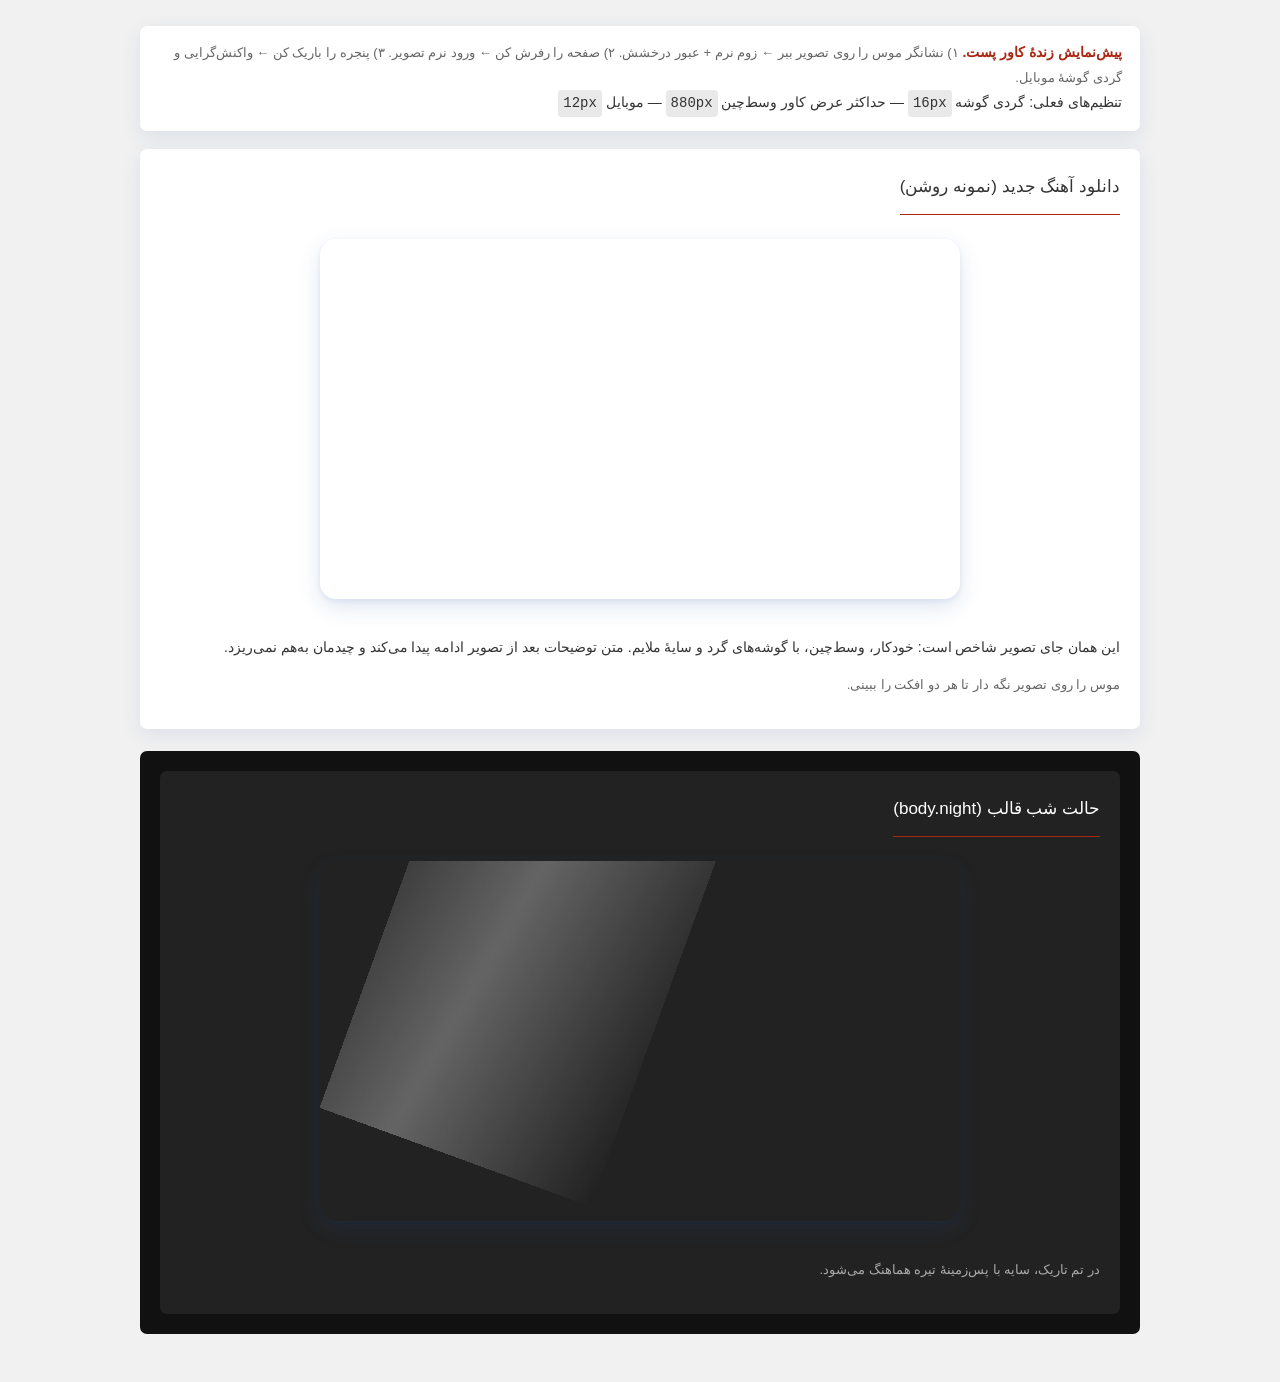
==== cover-post/preview/index.html @ 1eb4f580 "style(cover-post): center the featured image, round the corners, add hover effects - single.php (bot" ====
<!DOCTYPE html>
<html lang="fa" dir="rtl">
<head>
<meta charset="utf-8">
<meta name="viewport" content="width=device-width, initial-scale=1">
<title>پیش‌نمایش کاور پست — وسط‌چین، گوشهٔ گرد، افکت</title>
<style>
body{margin:0;padding:26px 14px;background:#f1f1f1;color:#333;font-family:vazir,tahoma,sans-serif;font-size:14px;line-height:25px;direction:rtl;text-align:right;}
.wrap{max-width:1000px;margin:0 auto;}
.note{background:#fff;border-radius:7px;padding:14px 18px;margin-bottom:18px;box-shadow:0 6px 20px rgba(28,76,156,.1);}
.note b{color:#aa2712;}
.note code{background:rgba(167,167,167,.25);border-radius:4px;padding:1px 5px;direction:ltr;display:inline-block;}
.mock{background:#fff;border-radius:7px;padding:20px;margin-bottom:22px;box-shadow:0 6px 20px rgba(28,76,156,.1);}
.mock h2{font-size:17px;font-weight:500;padding-bottom:15px;margin:5px 0 10px;display:inline-block;border-bottom:1px solid #aa2712;}
.mock p{margin:0 0 12px;}
.mock.night{background:#1d1d1d;color:#ddd;box-shadow:0 6px 20px rgba(0,0,0,.5);}
.mock.night h2{color:#fff;}
.nightrow{background:#111;padding:20px;border-radius:7px;margin-bottom:22px;}
.nightrow .mock{background:#222;margin:0;box-shadow:none;}
.nightrow .mock h2{color:#fff;}
.tip{font-size:13px;color:#666;}
.nightrow .tip{color:#aaa;}
/* ---- همان بلوک CSS قالب (کاور پست) ---- */
/* ---------------------------------------------------------------
   کاور پست (تصویر شاخص) — وسط‌چین + گوشه‌های گرد استاندارد + افکت
   قابل تنظیم (فقط عددها را عوض کن):
   • گردی گوشه‌ها ...... border-radius  ۱۶px   (نرم‌تر: ۲۰px / کمتر: ۱۰px)
   • حداکثر عرض کاور ... max-width      ۸۸۰px  (کوچک‌تر و «وسط‌تر»: ۷۰۰px)
   • خاموش کردن افکت‌ها  بلوک «AFEKTS» را کامنت کن
----------------------------------------------------------------- */
.single_featured_cover{margin: 0 0 22px 0;text-align: center;}
.single_featured_image{display: inline-block;position: relative;max-width: 880px;line-height: 0;
overflow: hidden;border-radius: 16px;vertical-align: top;
box-shadow: 0 8px 22px rgba(28,76,156,0.14),0 2px 6px rgba(28,76,156,0.08);
animation: taranehyar_cover_in 0.55s ease-out both;}
.single_featured_image img{display: block;width: auto;height: auto;max-width: 100%;
border-radius: inherit;backface-visibility: hidden;
transition: transform 0.5s cubic-bezier(0.2,0.7,0.3,1),filter 0.5s ease;}
@keyframes taranehyar_cover_in{from{opacity: 0;transform: translateY(10px) scale(0.985);}to{opacity: 1;transform: none;}}
/* ----- AFEKTS: افکت ۱ = زوم نرم روی کاور | افکت ۲ = عبور درخشش مورب ----- */
.single_featured_image:hover img{transform: scale(1.045);filter: saturate(1.05) brightness(1.02);}
.single_featured_image::after{content: "";position: absolute;top: -60%;left: -60%;width: 45%;height: 220%;
pointer-events: none;transform: rotate(20deg) translateX(-260%);
background: linear-gradient(100deg,rgba(255,255,255,0) 0%,rgba(255,255,255,0.30) 50%,rgba(255,255,255,0) 100%);}
.single_featured_image:hover::after{animation: taranehyar_cover_shine 0.85s cubic-bezier(0.2,0.7,0.3,1);}
@keyframes taranehyar_cover_shine{from{transform: rotate(20deg) translateX(-260%);}to{transform: rotate(20deg) translateX(560%);}}
/* ----- پایان AFEKTS ----- */
.night .single_featured_image{box-shadow: 0 8px 22px rgba(0,0,0,0.5);}
@media (max-width: 767px){.single_featured_cover{margin-bottom: 16px;}.single_featured_image{border-radius: 12px;}}
@media (prefers-reduced-motion: reduce){
.single_featured_image,.single_featured_image img,.single_featured_image::after{animation: none !important;transition: none !important;}
.single_featured_image:hover img{transform: none;}
}

/* ---- پایان بلوک قالب ---- */
</style>
</head>
<body>
<div class="wrap">

  <div class="note">
    <b>پیش‌نمایش زندهٔ کاور پست.</b>
    <span class="tip">۱) نشانگر موس را روی تصویر ببر ← زوم نرم + عبور درخشش.
    ۲) صفحه را رفرش کن ← ورود نرم تصویر.
    ۳) پنجره را باریک کن ← واکنش‌گرایی و گردی گوشهٔ موبایل.</span>
    <br>تنظیم‌های فعلی: گردی گوشه <code>16px</code> — حداکثر عرض کاور وسط‌چین <code>880px</code> — موبایل <code>12px</code>
  </div>

  <div class="mock">
    <h2>دانلود آهنگ جدید (نمونه روشن)</h2>
    <div class="single_content_box">
      <div class="single_featured_cover">
        <figure class="single_featured_image">
          <img src="sample-cover.jpg" alt="کاور پست نمونه" title="کاور پست نمونه" width="640" height="360">
        </figure>
      </div>
      <p>این همان جای تصویر شاخص است: خودکار، وسط‌چین، با گوشه‌های گرد و سایهٔ ملایم. متن توضیحات بعد از تصویر ادامه پیدا می‌کند و چیدمان به‌هم نمی‌ریزد.</p>
      <p class="tip">موس را روی تصویر نگه دار تا هر دو افکت را ببینی.</p>
    </div>
  </div>

  <div class="nightrow">
    <div class="mock">
      <h2>حالت شب قالب (body.night)</h2>
      <div class="single_content_box">
        <div class="single_featured_cover">
          <figure class="single_featured_image">
            <img src="sample-cover.jpg" alt="کاور پست نمونه" title="کاور پست نمونه" width="640" height="360">
          </figure>
        </div>
        <p class="tip">در تم تاریک، سایه با پس‌زمینهٔ تیره هماهنگ می‌شود.</p>
      </div>
    </div>
  </div>

</div>
</body>
</html>
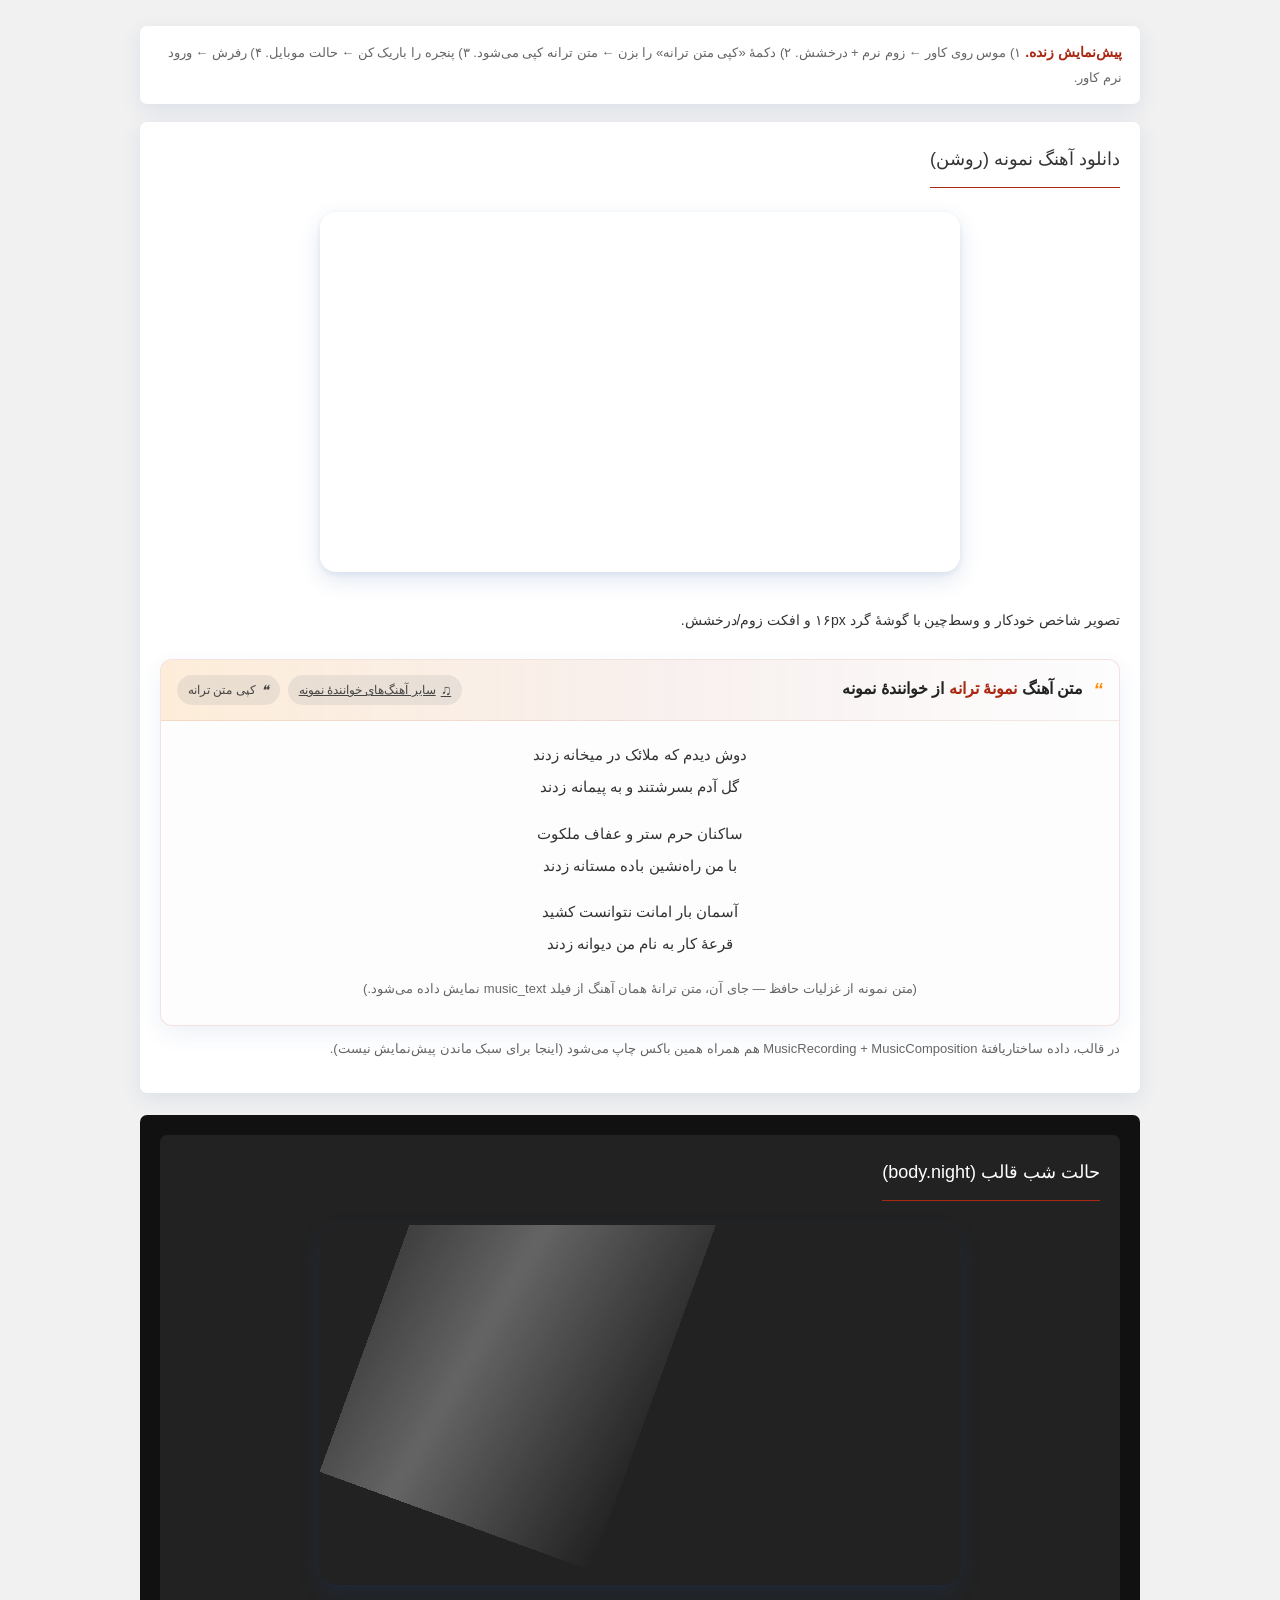
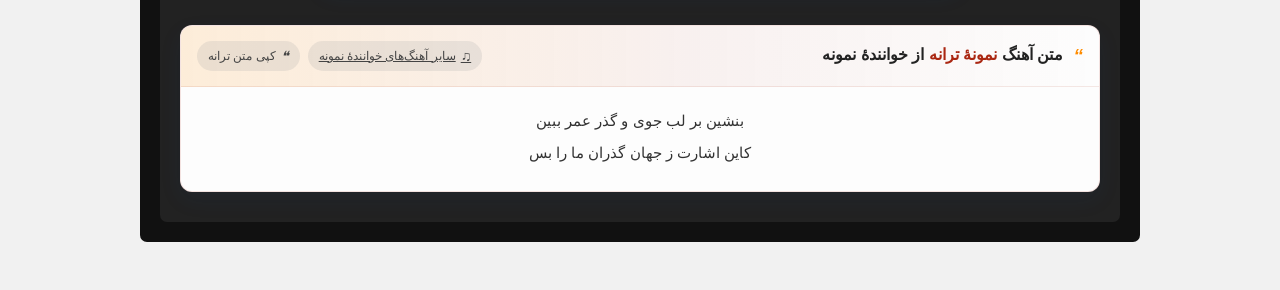
==== commit 7df7d29e: "feat(lyrics): replace the raw lyrics wrapper with a styled SEO/AIO-ready box - single.php (both copi" ====
--- a/cover-post/preview/index.html
+++ b/cover-post/preview/index.html
@@ -3,24 +3,24 @@
 <head>
 <meta charset="utf-8">
 <meta name="viewport" content="width=device-width, initial-scale=1">
-<title>پیش‌نمایش کاور پست — وسط‌چین، گوشهٔ گرد، افکت</title>
+<title>پیش‌نمایش کاور پست و باکس متن ترانه</title>
 <style>
 body{margin:0;padding:26px 14px;background:#f1f1f1;color:#333;font-family:vazir,tahoma,sans-serif;font-size:14px;line-height:25px;direction:rtl;text-align:right;}
 .wrap{max-width:1000px;margin:0 auto;}
 .note{background:#fff;border-radius:7px;padding:14px 18px;margin-bottom:18px;box-shadow:0 6px 20px rgba(28,76,156,.1);}
 .note b{color:#aa2712;}
-.note code{background:rgba(167,167,167,.25);border-radius:4px;padding:1px 5px;direction:ltr;display:inline-block;}
+.note code{background:rgba(167,167,167,.25);border-radius:4px;padding:1px 5px;direction:ltr;display:inline-block;font-size:12px;}
+.tip{font-size:13px;color:#666;}
 .mock{background:#fff;border-radius:7px;padding:20px;margin-bottom:22px;box-shadow:0 6px 20px rgba(28,76,156,.1);}
-.mock h2{font-size:17px;font-weight:500;padding-bottom:15px;margin:5px 0 10px;display:inline-block;border-bottom:1px solid #aa2712;}
+.mock h1{font-size:18px;font-weight:500;padding-bottom:15px;margin:5px 0 10px;display:inline-block;border-bottom:1px solid #aa2712;}
 .mock p{margin:0 0 12px;}
 .mock.night{background:#1d1d1d;color:#ddd;box-shadow:0 6px 20px rgba(0,0,0,.5);}
-.mock.night h2{color:#fff;}
-.nightrow{background:#111;padding:20px;border-radius:7px;margin-bottom:22px;}
-.nightrow .mock{background:#222;margin:0;box-shadow:none;}
-.nightrow .mock h2{color:#fff;}
-.tip{font-size:13px;color:#666;}
-.nightrow .tip{color:#aaa;}
-/* ---- همان بلوک CSS قالب (کاور پست) ---- */
+.mock.night h1{color:#fff;}
+.nightbody{background:#111;padding:20px;border-radius:7px;margin-bottom:22px;}
+.nightbody .mock{background:#222;margin:0;box-shadow:none;}
+.nightbody .mock h1{color:#fff;}
+.nightbody .tip{color:#aaa;}
+/* ---- همان بلوک CSS قالب: کاور پست ---- */
 /* ---------------------------------------------------------------
    کاور پست (تصویر شاخص) — وسط‌چین + گوشه‌های گرد استاندارد + افکت
    قابل تنظیم (فقط عددها را عوض کن):
@@ -52,47 +52,139 @@
 .single_featured_image:hover img{transform: none;}
 }
 
-/* ---- پایان بلوک قالب ---- */
+/* ---- همان بلوک CSS قالب: باکس متن ترانه ---- */
+/* -------------------- باکس «متن ترانه» (متن آهنگ) --------------------
+   منبع متن: فیلد music_text — وسط‌چین، با هدر، لینک خواننده و دکمهٔ کپی
+   قابل تنظیم: border-radius، font-size، line-height، text-align
+---------------------------------------------------------------------- */
+.music_lyrics_box{position: relative;margin: 26px 0 10px 0;background: #fdfdfd;
+border: 1px solid rgba(170,39,18,0.12);border-radius: 12px;overflow: hidden;
+box-shadow: 0 8px 22px rgba(28,76,156,0.08);}
+.music_lyrics_head{display: flex;flex-wrap: wrap;align-items: center;gap: 10px;padding: 12px 16px;
+background: linear-gradient(90deg,rgba(255,140,0,0.14) 0%,rgba(170,39,18,0.06) 55%,rgba(170,39,18,0) 100%);
+border-bottom: 1px solid rgba(170,39,18,0.10);}
+.music_lyrics_title{margin: 0;font-size: 16px;font-weight: 600;line-height: 1.9;color: #222;}
+.music_lyrics_title i{color: #ff8c00;font-size: 19px;margin-left: 6px;vertical-align: middle;}
+.music_lyrics_song{color: #aa2712;}
+.music_lyrics_actions{display: flex;flex-wrap: wrap;align-items: center;gap: 8px;margin-right: auto;}
+.music_lyrics_artist_link,.music_lyrics_copy{display: inline-flex;align-items: center;gap: 5px;height: 30px;
+padding: 0 11px;border-radius: 30px;font-size: 12px;line-height: 1;background: rgba(167,167,167,0.22);
+color: #444;border: 0;cursor: pointer;transition: background 0.25s ease,color 0.25s ease;}
+.music_lyrics_artist_link i,.music_lyrics_copy i{font-size: 14px;}
+.music_lyrics_artist_link:hover{background: #aa2712;color: #fff;}
+.music_lyrics_copy:hover{background: #ff8c00;color: #fff;}
+.music_lyrics_copy.is-done{background: #2e9e5b;color: #fff;}
+.music_lyrics_text{padding: 18px 18px 22px 18px;font-size: 15px;line-height: 2.15;color: #333;
+text-align: center;word-wrap: break-word;overflow-wrap: anywhere;}
+.music_lyrics_text p{margin: 0 0 14px 0;}
+.music_lyrics_text p:last-child{margin-bottom: 0;}
+.music_lyrics_text strong,.music_lyrics_text b{color: #aa2712;}
+.night .music_lyrics_box{background: #222;border-color: rgba(255,255,255,0.08);box-shadow: 0 8px 22px rgba(0,0,0,0.45);}
+.night .music_lyrics_head{background: linear-gradient(90deg,rgba(255,140,0,0.16) 0%,rgba(255,255,255,0.03) 60%,rgba(0,0,0,0) 100%);
+border-bottom-color: rgba(255,255,255,0.08);}
+.night .music_lyrics_title{color: #fff;}
+.night .music_lyrics_text{color: #ddd;}
+.night .music_lyrics_artist_link,.night .music_lyrics_copy{background: rgba(255,255,255,0.12);color: #eee;}
+@media (max-width: 767px){
+.music_lyrics_head{align-items: flex-start;}
+.music_lyrics_actions{margin-right: 0;width: 100%;}
+.music_lyrics_text{padding: 14px 12px 18px 12px;font-size: 14px;line-height: 2;}
+}
+
 </style>
 </head>
 <body>
 <div class="wrap">
 
   <div class="note">
-    <b>پیش‌نمایش زندهٔ کاور پست.</b>
-    <span class="tip">۱) نشانگر موس را روی تصویر ببر ← زوم نرم + عبور درخشش.
-    ۲) صفحه را رفرش کن ← ورود نرم تصویر.
-    ۳) پنجره را باریک کن ← واکنش‌گرایی و گردی گوشهٔ موبایل.</span>
-    <br>تنظیم‌های فعلی: گردی گوشه <code>16px</code> — حداکثر عرض کاور وسط‌چین <code>880px</code> — موبایل <code>12px</code>
+    <b>پیش‌نمایش زنده.</b>
+    <span class="tip">
+      ۱) موس روی کاور ← زوم نرم + درخشش. ۲) دکمهٔ «کپی متن ترانه» را بزن ← متن ترانه کپی می‌شود.
+      ۳) پنجره را باریک کن ← حالت موبایل. ۴) رفرش ← ورود نرم کاور.
+    </span>
   </div>
 
   <div class="mock">
-    <h2>دانلود آهنگ جدید (نمونه روشن)</h2>
+    <h1>دانلود آهنگ نمونه (روشن)</h1>
+
     <div class="single_content_box">
       <div class="single_featured_cover">
         <figure class="single_featured_image">
           <img src="sample-cover.jpg" alt="کاور پست نمونه" title="کاور پست نمونه" width="640" height="360">
         </figure>
       </div>
-      <p>این همان جای تصویر شاخص است: خودکار، وسط‌چین، با گوشه‌های گرد و سایهٔ ملایم. متن توضیحات بعد از تصویر ادامه پیدا می‌کند و چیدمان به‌هم نمی‌ریزد.</p>
-      <p class="tip">موس را روی تصویر نگه دار تا هر دو افکت را ببینی.</p>
+      <p>تصویر شاخص خودکار و وسط‌چین با گوشهٔ گرد ۱۶px و افکت زوم/درخشش.</p>
+
+      <section class="music_lyrics_box" aria-labelledby="taranehyar_lyrics_title" lang="fa" dir="rtl">
+        <div class="music_lyrics_head">
+          <h2 class="music_lyrics_title" id="taranehyar_lyrics_title">
+            <i class="icofont-quote-right" aria-hidden="true">&#8220;</i>
+            متن آهنگ <span class="music_lyrics_song">نمونهٔ ترانه</span> از <span class="music_lyrics_artist">خوانندهٔ نمونه</span>
+          </h2>
+          <div class="music_lyrics_actions">
+            <a class="music_lyrics_artist_link" href="#"><i aria-hidden="true">&#9835;</i>سایر آهنگ‌های خوانندهٔ نمونه</a>
+            <button type="button" class="music_lyrics_copy" id="taranehyar_lyrics_copy" aria-label="کپی متن ترانه"><i aria-hidden="true">&#10077;</i><span class="lbl">کپی متن ترانه</span></button>
+          </div>
+        </div>
+        <div class="music_lyrics_text" id="taranehyar_lyrics_text">
+          <p>دوش دیدم که ملائک در میخانه زدند<br>گل آدم بسرشتند و به پیمانه زدند</p>
+          <p>ساکنان حرم ستر و عفاف ملکوت<br>با من راه‌نشین باده مستانه زدند</p>
+          <p>آسمان بار امانت نتوانست کشید<br>قرعهٔ کار به نام من دیوانه زدند</p>
+          <p class="tip">(متن نمونه از غزلیات حافظ — جای آن، متن ترانهٔ همان آهنگ از فیلد music_text نمایش داده می‌شود.)</p>
+        </div>
+      </section>
+
+      <p class="tip">در قالب، داده ساختاریافتهٔ MusicRecording + MusicComposition هم همراه همین باکس چاپ می‌شود (اینجا برای سبک ماندن پیش‌نمایش نیست).</p>
     </div>
   </div>
 
-  <div class="nightrow">
+  <div class="nightbody">
     <div class="mock">
-      <h2>حالت شب قالب (body.night)</h2>
+      <h1>حالت شب قالب (body.night)</h1>
       <div class="single_content_box">
         <div class="single_featured_cover">
           <figure class="single_featured_image">
             <img src="sample-cover.jpg" alt="کاور پست نمونه" title="کاور پست نمونه" width="640" height="360">
           </figure>
         </div>
-        <p class="tip">در تم تاریک، سایه با پس‌زمینهٔ تیره هماهنگ می‌شود.</p>
+        <section class="music_lyrics_box" aria-labelledby="night_lyrics_title" lang="fa" dir="rtl">
+          <div class="music_lyrics_head">
+            <h2 class="music_lyrics_title" id="night_lyrics_title">
+              <i class="icofont-quote-right" aria-hidden="true">&#8220;</i>
+              متن آهنگ <span class="music_lyrics_song">نمونهٔ ترانه</span> از <span class="music_lyrics_artist">خوانندهٔ نمونه</span>
+            </h2>
+            <div class="music_lyrics_actions">
+              <a class="music_lyrics_artist_link" href="#"><i aria-hidden="true">&#9835;</i>سایر آهنگ‌های خوانندهٔ نمونه</a>
+              <button type="button" class="music_lyrics_copy" aria-label="کپی متن ترانه"><i aria-hidden="true">&#10077;</i><span class="lbl">کپی متن ترانه</span></button>
+            </div>
+          </div>
+          <div class="music_lyrics_text">
+            <p>بنشین بر لب جوی و گذر عمر ببین<br>کاین اشارت ز جهان گذران ما را بس</p>
+          </div>
+        </section>
       </div>
     </div>
   </div>
 
 </div>
+<script>
+(function () {
+  var btn = document.getElementById('taranehyar_lyrics_copy');
+  var box = document.getElementById('taranehyar_lyrics_text');
+  if (!btn || !box) { return; }
+  if (!navigator.clipboard) { btn.style.display = 'none'; return; }
+  btn.addEventListener('click', function () {
+    navigator.clipboard.writeText(box.innerText).then(function () {
+      var lbl = btn.querySelector('.lbl');
+      btn.classList.add('is-done');
+      if (lbl) { lbl.textContent = 'کپی شد'; }
+      window.setTimeout(function () {
+        btn.classList.remove('is-done');
+        if (lbl) { lbl.textContent = 'کپی متن ترانه'; }
+      }, 2200);
+    });
+  });
+})();
+</script>
 </body>
 </html>
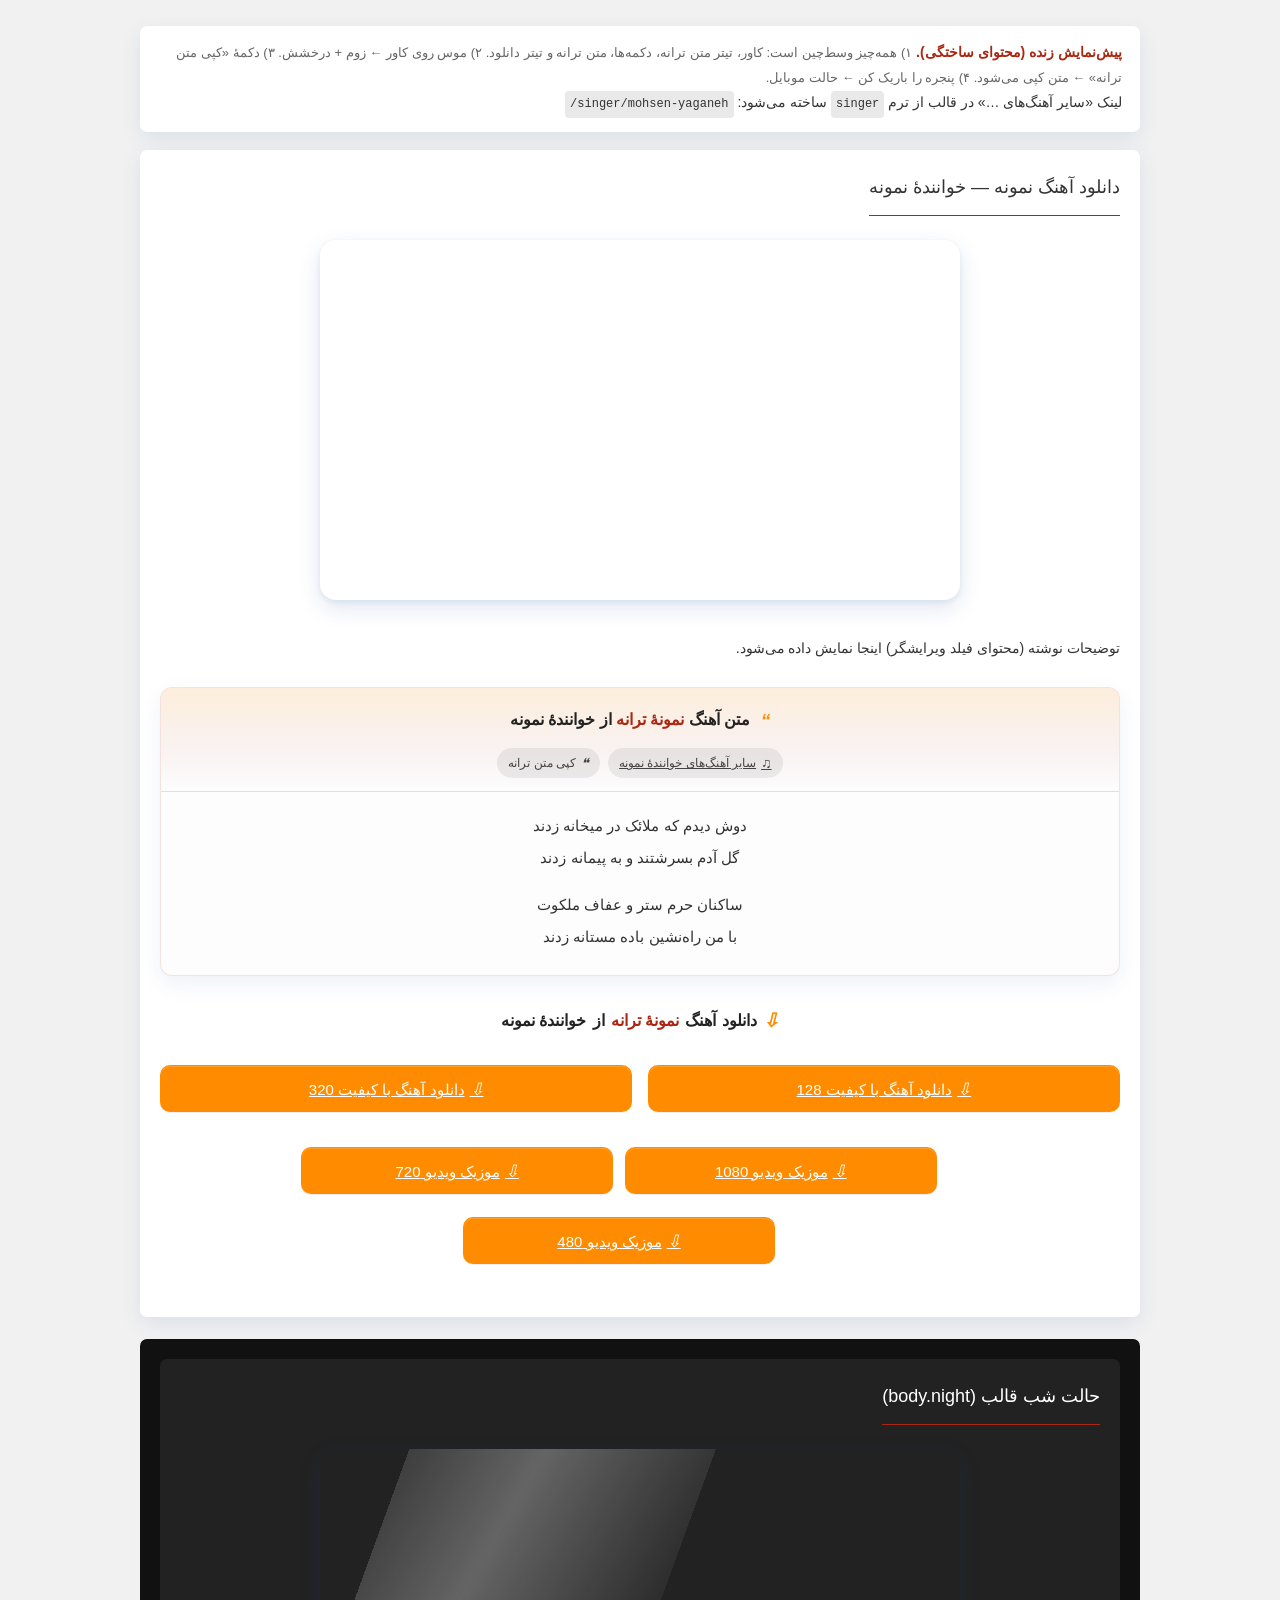
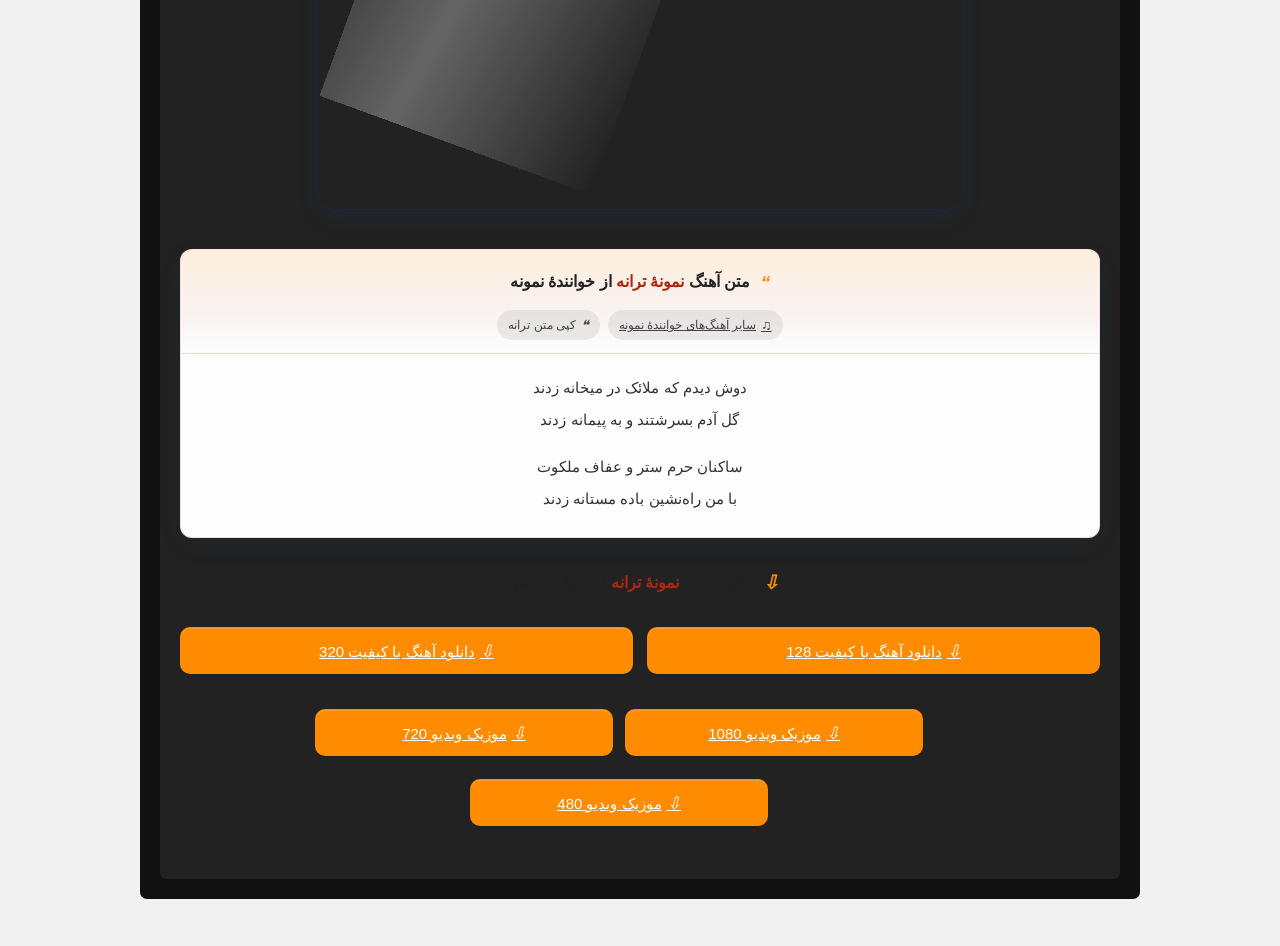
==== commit 9ae30005: "feat(single): download heading, guaranteed singer link, fully centred layout - shared block resolves" ====
--- a/cover-post/preview/index.html
+++ b/cover-post/preview/index.html
@@ -3,8 +3,9 @@
 <head>
 <meta charset="utf-8">
 <meta name="viewport" content="width=device-width, initial-scale=1">
-<title>پیش‌نمایش کاور پست و باکس متن ترانه</title>
+<title>پیش‌نمایش کاور پست، باکس متن ترانه و تیتر دانلود</title>
 <style>
+.clear{clear: both;}
 body{margin:0;padding:26px 14px;background:#f1f1f1;color:#333;font-family:vazir,tahoma,sans-serif;font-size:14px;line-height:25px;direction:rtl;text-align:right;}
 .wrap{max-width:1000px;margin:0 auto;}
 .note{background:#fff;border-radius:7px;padding:14px 18px;margin-bottom:18px;box-shadow:0 6px 20px rgba(28,76,156,.1);}
@@ -14,13 +15,11 @@
 .mock{background:#fff;border-radius:7px;padding:20px;margin-bottom:22px;box-shadow:0 6px 20px rgba(28,76,156,.1);}
 .mock h1{font-size:18px;font-weight:500;padding-bottom:15px;margin:5px 0 10px;display:inline-block;border-bottom:1px solid #aa2712;}
 .mock p{margin:0 0 12px;}
-.mock.night{background:#1d1d1d;color:#ddd;box-shadow:0 6px 20px rgba(0,0,0,.5);}
-.mock.night h1{color:#fff;}
 .nightbody{background:#111;padding:20px;border-radius:7px;margin-bottom:22px;}
 .nightbody .mock{background:#222;margin:0;box-shadow:none;}
 .nightbody .mock h1{color:#fff;}
 .nightbody .tip{color:#aaa;}
-/* ---- همان بلوک CSS قالب: کاور پست ---- */
+/* ---- بلوک CSS قالب: کاور پست ---- */
 /* ---------------------------------------------------------------
    کاور پست (تصویر شاخص) — وسط‌چین + گوشه‌های گرد استاندارد + افکت
    قابل تنظیم (فقط عددها را عوض کن):
@@ -52,7 +51,7 @@
 .single_featured_image:hover img{transform: none;}
 }
 
-/* ---- همان بلوک CSS قالب: باکس متن ترانه ---- */
+/* ---- بلوک CSS قالب: باکس متن ترانه ---- */
 /* -------------------- باکس «متن ترانه» (متن آهنگ) --------------------
    منبع متن: فیلد music_text — وسط‌چین، با هدر، لینک خواننده و دکمهٔ کپی
    قابل تنظیم: border-radius، font-size، line-height، text-align
@@ -60,13 +59,13 @@
 .music_lyrics_box{position: relative;margin: 26px 0 10px 0;background: #fdfdfd;
 border: 1px solid rgba(170,39,18,0.12);border-radius: 12px;overflow: hidden;
 box-shadow: 0 8px 22px rgba(28,76,156,0.08);}
-.music_lyrics_head{display: flex;flex-wrap: wrap;align-items: center;gap: 10px;padding: 12px 16px;
-background: linear-gradient(90deg,rgba(255,140,0,0.14) 0%,rgba(170,39,18,0.06) 55%,rgba(170,39,18,0) 100%);
+.music_lyrics_head{display: flex;flex-direction: column;align-items: center;gap: 9px;padding: 15px 16px 13px 16px;
+text-align: center;background: linear-gradient(180deg,rgba(255,140,0,0.13) 0%,rgba(170,39,18,0.05) 60%,rgba(170,39,18,0) 100%);
 border-bottom: 1px solid rgba(170,39,18,0.10);}
 .music_lyrics_title{margin: 0;font-size: 16px;font-weight: 600;line-height: 1.9;color: #222;}
 .music_lyrics_title i{color: #ff8c00;font-size: 19px;margin-left: 6px;vertical-align: middle;}
 .music_lyrics_song{color: #aa2712;}
-.music_lyrics_actions{display: flex;flex-wrap: wrap;align-items: center;gap: 8px;margin-right: auto;}
+.music_lyrics_actions{display: flex;flex-wrap: wrap;align-items: center;justify-content: center;gap: 8px;margin: 0;}
 .music_lyrics_artist_link,.music_lyrics_copy{display: inline-flex;align-items: center;gap: 5px;height: 30px;
 padding: 0 11px;border-radius: 30px;font-size: 12px;line-height: 1;background: rgba(167,167,167,0.22);
 color: #444;border: 0;cursor: pointer;transition: background 0.25s ease,color 0.25s ease;}
@@ -80,41 +79,66 @@
 .music_lyrics_text p:last-child{margin-bottom: 0;}
 .music_lyrics_text strong,.music_lyrics_text b{color: #aa2712;}
 .night .music_lyrics_box{background: #222;border-color: rgba(255,255,255,0.08);box-shadow: 0 8px 22px rgba(0,0,0,0.45);}
-.night .music_lyrics_head{background: linear-gradient(90deg,rgba(255,140,0,0.16) 0%,rgba(255,255,255,0.03) 60%,rgba(0,0,0,0) 100%);
+.night .music_lyrics_head{background: linear-gradient(180deg,rgba(255,140,0,0.16) 0%,rgba(255,255,255,0.03) 60%,rgba(0,0,0,0) 100%);
 border-bottom-color: rgba(255,255,255,0.08);}
 .night .music_lyrics_title{color: #fff;}
 .night .music_lyrics_text{color: #ddd;}
 .night .music_lyrics_artist_link,.night .music_lyrics_copy{background: rgba(255,255,255,0.12);color: #eee;}
 @media (max-width: 767px){
-.music_lyrics_head{align-items: flex-start;}
-.music_lyrics_actions{margin-right: 0;width: 100%;}
+.music_lyrics_head{padding: 13px 12px 12px 12px;}
+.music_lyrics_title{font-size: 15px;}
 .music_lyrics_text{padding: 14px 12px 18px 12px;font-size: 14px;line-height: 2;}
 }
-
+/* ---- بلوک CSS قالب: لینک‌های دانلود و تیتر دانلود ---- */
+.dl_linksv_box{text-align: center;}
+.dl_links_box,.dl_linksv_box{width: 100%;height: auto;clear: both;margin: 20px 0;text-align: center;}
+.dl_links_box a,.dl_linksv_box a{width: 49%;height: 45px;line-height: 47px;display: block;text-align: center;font-size: 15px;margin: 5px 0;
+overflow: hidden;border-radius: 10px;
+background: #ff8c00;color: #fff;
+box-shadow: inset 0 1px 0 rgba(255,255,255,.15),0 1px 1px rgba(0,0,0,.075);
+border: 1px solid transparent;}
+.dl_linksv_box a{width: 100%;}
+.dl_link_128{float: right;}
+.dl_links_320{float: left;}
+.dl_links_box a i,.dl_linksv_box a i{font-size: 17px;margin-left: 5px;}
+
+.dl_linksv_box ul{margin: 0 -5px;}
+.dl_linksv_box ul li{width: 33.3%;padding: 5px;display: inline-block;}
+
+
+.dl_links_box a:hover,.dl_linksv_box a:hover,.night .dl_links_box a:hover,
+.night .dl_linksv_box a:hover,.night .download_box a:hover{background: #aa2712;color: #fff;}
+/* -------------------- تیتر بخش دانلود -------------------- */
+.dl_title{display: flex;flex-wrap: wrap;align-items: center;justify-content: center;gap: 6px;
+margin: 26px 0 4px 0;font-size: 16px;font-weight: 600;line-height: 2;text-align: center;color: #222;}
+.dl_title i{color: #ff8c00;font-size: 19px;}
+.dl_title_song{color: #aa2712;}
+.night .dl_title{color: #fff;}
+@media (max-width: 767px){.dl_title{font-size: 15px;margin-top: 22px;}}
 </style>
 </head>
 <body>
 <div class="wrap">
 
   <div class="note">
-    <b>پیش‌نمایش زنده.</b>
+    <b>پیش‌نمایش زنده (محتوای ساختگی).</b>
     <span class="tip">
-      ۱) موس روی کاور ← زوم نرم + درخشش. ۲) دکمهٔ «کپی متن ترانه» را بزن ← متن ترانه کپی می‌شود.
-      ۳) پنجره را باریک کن ← حالت موبایل. ۴) رفرش ← ورود نرم کاور.
+      ۱) همه‌چیز وسط‌چین است: کاور، تیتر متن ترانه، دکمه‌ها، متن ترانه و تیتر دانلود.
+      ۲) موس روی کاور ← زوم + درخشش. ۳) دکمهٔ «کپی متن ترانه» ← متن کپی می‌شود.
+      ۴) پنجره را باریک کن ← حالت موبایل.
     </span>
+    <br>لینک «سایر آهنگ‌های …» در قالب از ترم <code>singer</code> ساخته می‌شود: <code>/singer/mohsen-yaganeh</code>
   </div>
 
   <div class="mock">
-    <h1>دانلود آهنگ نمونه (روشن)</h1>
-
+    <h1>دانلود آهنگ نمونه — خوانندهٔ نمونه</h1>
     <div class="single_content_box">
       <div class="single_featured_cover">
         <figure class="single_featured_image">
           <img src="sample-cover.jpg" alt="کاور پست نمونه" title="کاور پست نمونه" width="640" height="360">
         </figure>
       </div>
-      <p>تصویر شاخص خودکار و وسط‌چین با گوشهٔ گرد ۱۶px و افکت زوم/درخشش.</p>
-
+      <p>توضیحات نوشته (محتوای فیلد ویرایشگر) اینجا نمایش داده می‌شود.</p>
       <section class="music_lyrics_box" aria-labelledby="taranehyar_lyrics_title" lang="fa" dir="rtl">
         <div class="music_lyrics_head">
           <h2 class="music_lyrics_title" id="taranehyar_lyrics_title">
@@ -122,19 +146,33 @@
             متن آهنگ <span class="music_lyrics_song">نمونهٔ ترانه</span> از <span class="music_lyrics_artist">خوانندهٔ نمونه</span>
           </h2>
           <div class="music_lyrics_actions">
-            <a class="music_lyrics_artist_link" href="#"><i aria-hidden="true">&#9835;</i>سایر آهنگ‌های خوانندهٔ نمونه</a>
+            <a class="music_lyrics_artist_link" href="/singer/mohsen-yaganeh"><i aria-hidden="true">&#9835;</i>سایر آهنگ‌های خوانندهٔ نمونه</a>
             <button type="button" class="music_lyrics_copy" id="taranehyar_lyrics_copy" aria-label="کپی متن ترانه"><i aria-hidden="true">&#10077;</i><span class="lbl">کپی متن ترانه</span></button>
           </div>
         </div>
         <div class="music_lyrics_text" id="taranehyar_lyrics_text">
           <p>دوش دیدم که ملائک در میخانه زدند<br>گل آدم بسرشتند و به پیمانه زدند</p>
           <p>ساکنان حرم ستر و عفاف ملکوت<br>با من راه‌نشین باده مستانه زدند</p>
-          <p>آسمان بار امانت نتوانست کشید<br>قرعهٔ کار به نام من دیوانه زدند</p>
-          <p class="tip">(متن نمونه از غزلیات حافظ — جای آن، متن ترانهٔ همان آهنگ از فیلد music_text نمایش داده می‌شود.)</p>
         </div>
       </section>
 
-      <p class="tip">در قالب، داده ساختاریافتهٔ MusicRecording + MusicComposition هم همراه همین باکس چاپ می‌شود (اینجا برای سبک ماندن پیش‌نمایش نیست).</p>
+      <h2 class="dl_title">
+        <i class="icofont-download" aria-hidden="true">&#8681;</i>دانلود <span class="dl_title_type">آهنگ</span> <span class="dl_title_song">نمونهٔ ترانه</span> از <span class="dl_title_artist">خوانندهٔ نمونه</span>
+      </h2>
+      <div class="dl_links_box">
+        <a class="dl_link_128" href="#"><i aria-hidden="true">&#8681;</i>دانلود آهنگ با کیفیت 128</a>
+        <a class="dl_links_320" href="#"><i aria-hidden="true">&#8681;</i>دانلود آهنگ با کیفیت 320</a>
+        <div class="clear"></div>
+      </div>
+      <div class="dl_linksv_box">
+        <ul>
+          <li><a href="#"><i aria-hidden="true">&#8681;</i>موزیک ویدیو 1080</a></li>
+          <li><a href="#"><i aria-hidden="true">&#8681;</i>موزیک ویدیو 720</a></li>
+          <li><a href="#"><i aria-hidden="true">&#8681;</i>موزیک ویدیو 480</a></li>
+        </ul>
+        <div class="clear"></div>
+      </div>
+
     </div>
   </div>
 
@@ -147,21 +185,40 @@
             <img src="sample-cover.jpg" alt="کاور پست نمونه" title="کاور پست نمونه" width="640" height="360">
           </figure>
         </div>
-        <section class="music_lyrics_box" aria-labelledby="night_lyrics_title" lang="fa" dir="rtl">
-          <div class="music_lyrics_head">
-            <h2 class="music_lyrics_title" id="night_lyrics_title">
-              <i class="icofont-quote-right" aria-hidden="true">&#8220;</i>
-              متن آهنگ <span class="music_lyrics_song">نمونهٔ ترانه</span> از <span class="music_lyrics_artist">خوانندهٔ نمونه</span>
-            </h2>
-            <div class="music_lyrics_actions">
-              <a class="music_lyrics_artist_link" href="#"><i aria-hidden="true">&#9835;</i>سایر آهنگ‌های خوانندهٔ نمونه</a>
-              <button type="button" class="music_lyrics_copy" aria-label="کپی متن ترانه"><i aria-hidden="true">&#10077;</i><span class="lbl">کپی متن ترانه</span></button>
-            </div>
+      <section class="music_lyrics_box" aria-labelledby="night_lyrics_title" lang="fa" dir="rtl">
+        <div class="music_lyrics_head">
+          <h2 class="music_lyrics_title" id="night_lyrics_title">
+            <i class="icofont-quote-right" aria-hidden="true">&#8220;</i>
+            متن آهنگ <span class="music_lyrics_song">نمونهٔ ترانه</span> از <span class="music_lyrics_artist">خوانندهٔ نمونه</span>
+          </h2>
+          <div class="music_lyrics_actions">
+            <a class="music_lyrics_artist_link" href="/singer/mohsen-yaganeh"><i aria-hidden="true">&#9835;</i>سایر آهنگ‌های خوانندهٔ نمونه</a>
+            <button type="button" class="music_lyrics_copy" aria-label="کپی متن ترانه"><i aria-hidden="true">&#10077;</i><span class="lbl">کپی متن ترانه</span></button>
           </div>
-          <div class="music_lyrics_text">
-            <p>بنشین بر لب جوی و گذر عمر ببین<br>کاین اشارت ز جهان گذران ما را بس</p>
-          </div>
-        </section>
+        </div>
+        <div class="music_lyrics_text">
+          <p>دوش دیدم که ملائک در میخانه زدند<br>گل آدم بسرشتند و به پیمانه زدند</p>
+          <p>ساکنان حرم ستر و عفاف ملکوت<br>با من راه‌نشین باده مستانه زدند</p>
+        </div>
+      </section>
+
+      <h2 class="dl_title">
+        <i class="icofont-download" aria-hidden="true">&#8681;</i>دانلود <span class="dl_title_type">آهنگ</span> <span class="dl_title_song">نمونهٔ ترانه</span> از <span class="dl_title_artist">خوانندهٔ نمونه</span>
+      </h2>
+      <div class="dl_links_box">
+        <a class="dl_link_128" href="#"><i aria-hidden="true">&#8681;</i>دانلود آهنگ با کیفیت 128</a>
+        <a class="dl_links_320" href="#"><i aria-hidden="true">&#8681;</i>دانلود آهنگ با کیفیت 320</a>
+        <div class="clear"></div>
+      </div>
+      <div class="dl_linksv_box">
+        <ul>
+          <li><a href="#"><i aria-hidden="true">&#8681;</i>موزیک ویدیو 1080</a></li>
+          <li><a href="#"><i aria-hidden="true">&#8681;</i>موزیک ویدیو 720</a></li>
+          <li><a href="#"><i aria-hidden="true">&#8681;</i>موزیک ویدیو 480</a></li>
+        </ul>
+        <div class="clear"></div>
+      </div>
+
       </div>
     </div>
   </div>
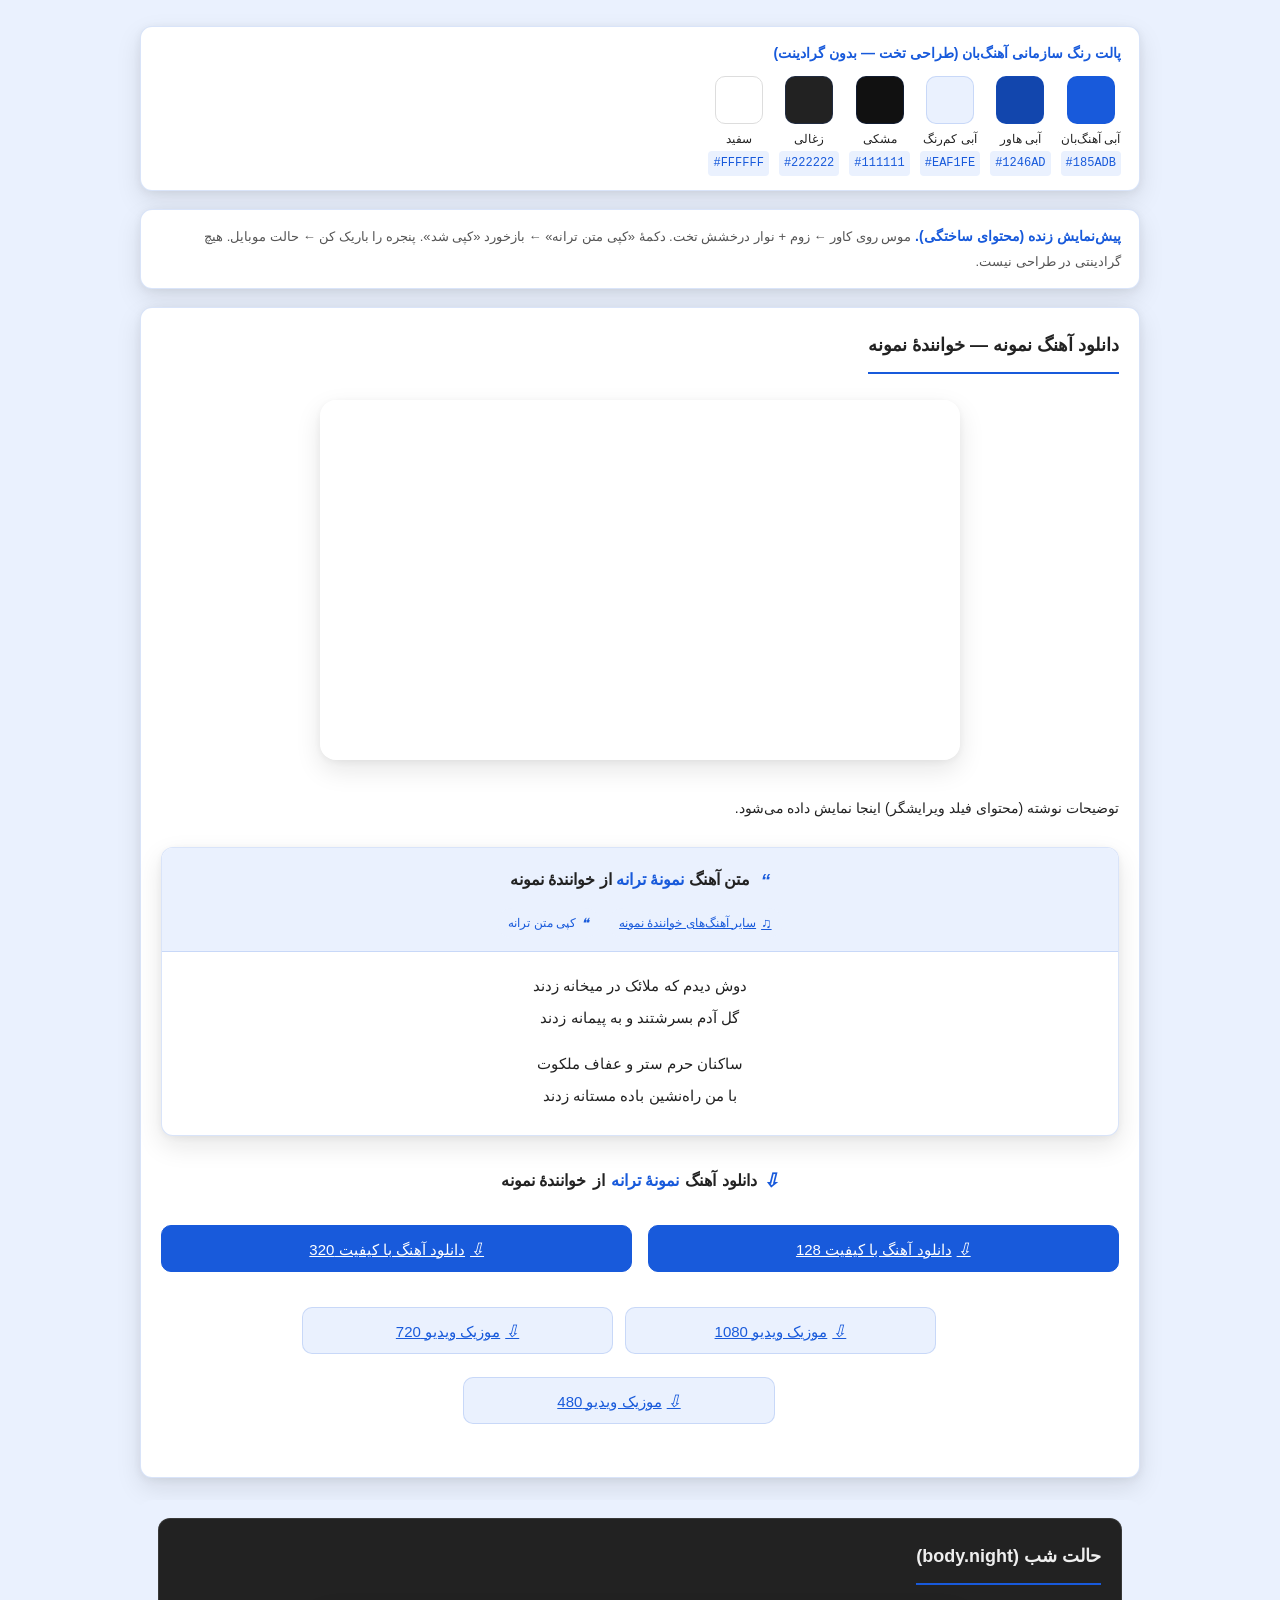
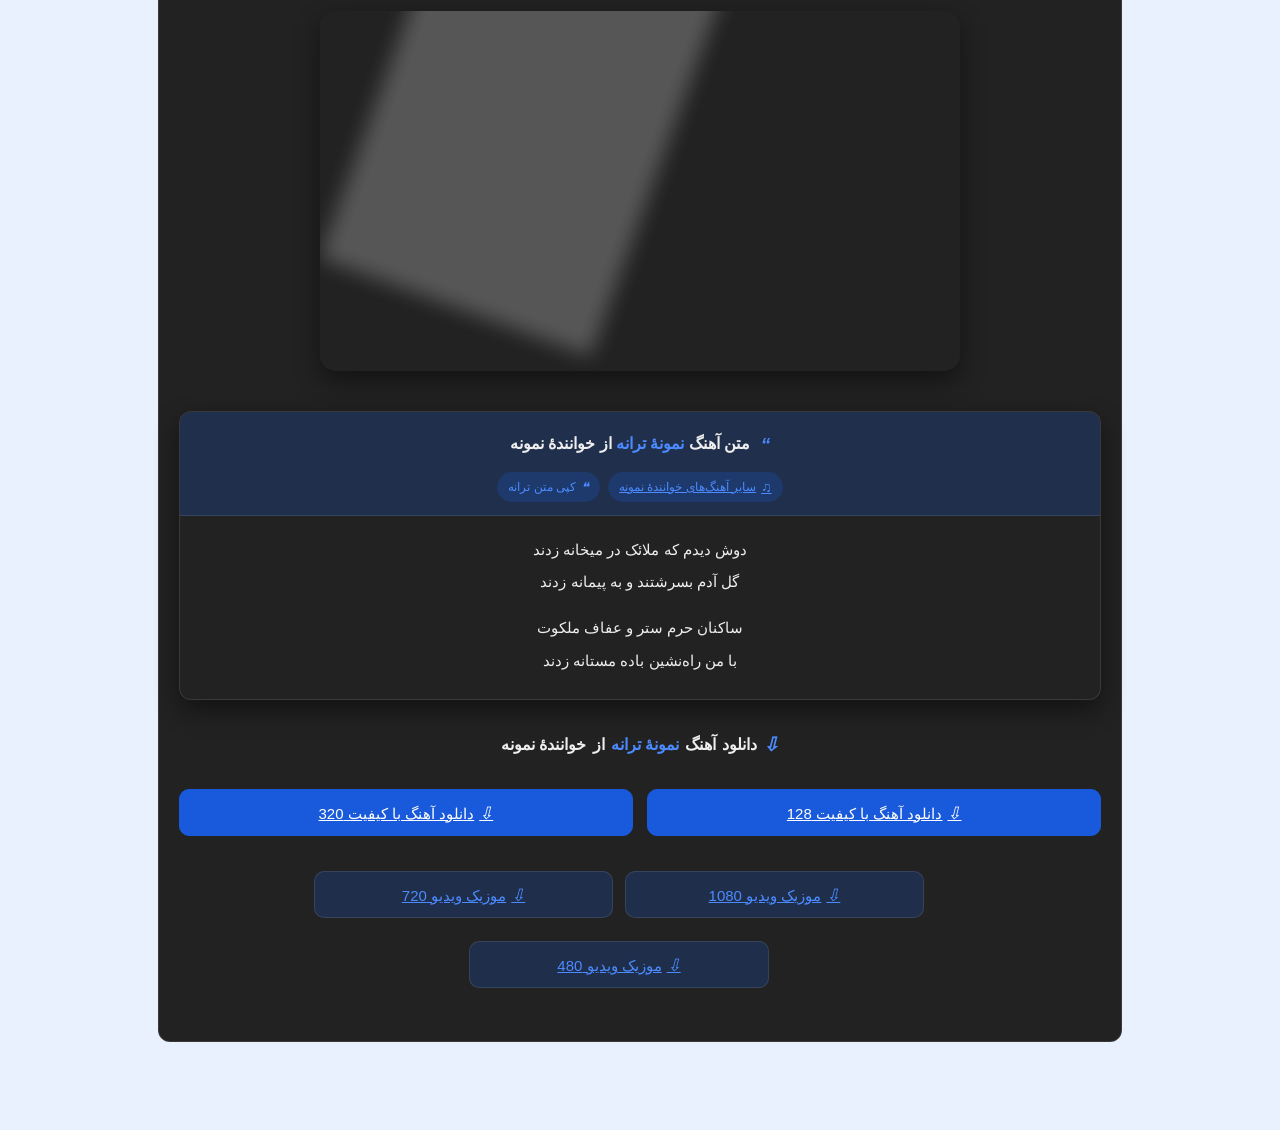
==== commit ce507015: "style(brand): redesign with the Ahangban corporate palette — flat, no gradients - colour tokens in :" ====
--- a/cover-post/preview/index.html
+++ b/cover-post/preview/index.html
@@ -3,22 +3,56 @@
 <head>
 <meta charset="utf-8">
 <meta name="viewport" content="width=device-width, initial-scale=1">
-<title>پیش‌نمایش کاور پست، باکس متن ترانه و تیتر دانلود</title>
+<meta name="theme-color" content="#185ADB">
+<title>پیش‌نمایش پالت سازمانی — کاور، باکس متن ترانه و دانلود</title>
 <style>
+/* ---- پالت سازمانی (همان متغیرهای قالب) ---- */
+:root{
+--ab-blue: #185ADB;
+--ab-blue-dark: #1246AD;
+--ab-blue-accent: #185ADB;
+--ab-blue-soft: #EAF1FE;
+--ab-ink: #111111;
+--ab-charcoal: #222222;
+--ab-white: #FFFFFF;
+--ab-page: #EAF1FE;
+--ab-surface: #FFFFFF;
+--ab-text: #222222;
+--ab-muted: #555555;
+--ab-line: rgba(24,90,219,0.16);
+--ab-shadow: 0 10px 26px rgba(17,17,17,0.10),0 2px 8px rgba(17,17,17,0.06);
+}
+.night{
+--ab-blue: #185ADB;
+--ab-blue-dark: #1246AD;
+--ab-blue-accent: #4C8BFF;
+--ab-blue-soft: rgba(24,90,219,0.22);
+--ab-page: #111111;
+--ab-surface: #222222;
+--ab-text: #EEEEEE;
+--ab-muted: #BDBDBD;
+--ab-line: rgba(255,255,255,0.10);
+--ab-shadow: 0 10px 26px rgba(0,0,0,0.45);
+}
+
 .clear{clear: both;}
-body{margin:0;padding:26px 14px;background:#f1f1f1;color:#333;font-family:vazir,tahoma,sans-serif;font-size:14px;line-height:25px;direction:rtl;text-align:right;}
+body{margin:0;padding:26px 14px;background: var(--ab-page);color: var(--ab-text);
+font-family:vazir,tahoma,sans-serif;font-size:14px;line-height:25px;direction:rtl;text-align:right;}
 .wrap{max-width:1000px;margin:0 auto;}
-.note{background:#fff;border-radius:7px;padding:14px 18px;margin-bottom:18px;box-shadow:0 6px 20px rgba(28,76,156,.1);}
-.note b{color:#aa2712;}
-.note code{background:rgba(167,167,167,.25);border-radius:4px;padding:1px 5px;direction:ltr;display:inline-block;font-size:12px;}
-.tip{font-size:13px;color:#666;}
-.mock{background:#fff;border-radius:7px;padding:20px;margin-bottom:22px;box-shadow:0 6px 20px rgba(28,76,156,.1);}
-.mock h1{font-size:18px;font-weight:500;padding-bottom:15px;margin:5px 0 10px;display:inline-block;border-bottom:1px solid #aa2712;}
+.note{background: var(--ab-surface);border:1px solid var(--ab-line);border-radius:12px;padding:14px 18px;margin-bottom:18px;box-shadow: var(--ab-shadow);}
+.note b{color: var(--ab-blue-accent);}
+.note code{background: var(--ab-blue-soft);border-radius:4px;padding:1px 5px;direction:ltr;display:inline-block;font-size:12px;color: var(--ab-blue-accent);}
+.tip{font-size:13px;color: var(--ab-muted);}
+.swatches{display:flex;flex-wrap:wrap;gap:10px;margin-top:10px;}
+.sw{display:flex;flex-direction:column;align-items:center;font-size:12px;line-height:1.9;text-align:center;}
+.sw i{display:block;width:46px;height:46px;border-radius:10px;border:1px solid var(--ab-line);margin-bottom:4px;}
+.mock{background: var(--ab-surface);border:1px solid var(--ab-line);border-radius:12px;padding:20px;margin-bottom:22px;box-shadow: var(--ab-shadow);}
+.mock h1{font-size:18px;font-weight:600;padding-bottom:14px;margin:5px 0 12px;display:inline-block;border-bottom:2px solid var(--ab-blue);}
 .mock p{margin:0 0 12px;}
-.nightbody{background:#111;padding:20px;border-radius:7px;margin-bottom:22px;}
-.nightbody .mock{background:#222;margin:0;box-shadow:none;}
-.nightbody .mock h1{color:#fff;}
-.nightbody .tip{color:#aaa;}
+.nightbody{background: var(--ab-page);padding:18px;border-radius:12px;margin-bottom:22px;}
+.nightbody .mock{background: var(--ab-surface);border-color: var(--ab-line);box-shadow:none;}
+.nightbody .mock h1{color: var(--ab-text);}
+.nightbody .tip{color: var(--ab-muted);}
 /* ---- بلوک CSS قالب: کاور پست ---- */
 /* ---------------------------------------------------------------
    کاور پست (تصویر شاخص) — وسط‌چین + گوشه‌های گرد استاندارد + افکت
@@ -30,7 +64,7 @@
 .single_featured_cover{margin: 0 0 22px 0;text-align: center;}
 .single_featured_image{display: inline-block;position: relative;max-width: 880px;line-height: 0;
 overflow: hidden;border-radius: 16px;vertical-align: top;
-box-shadow: 0 8px 22px rgba(28,76,156,0.14),0 2px 6px rgba(28,76,156,0.08);
+box-shadow: var(--ab-shadow);
 animation: taranehyar_cover_in 0.55s ease-out both;}
 .single_featured_image img{display: block;width: auto;height: auto;max-width: 100%;
 border-radius: inherit;backface-visibility: hidden;
@@ -40,11 +74,11 @@
 .single_featured_image:hover img{transform: scale(1.045);filter: saturate(1.05) brightness(1.02);}
 .single_featured_image::after{content: "";position: absolute;top: -60%;left: -60%;width: 45%;height: 220%;
 pointer-events: none;transform: rotate(20deg) translateX(-260%);
-background: linear-gradient(100deg,rgba(255,255,255,0) 0%,rgba(255,255,255,0.30) 50%,rgba(255,255,255,0) 100%);}
+background: rgba(255,255,255,0.24);filter: blur(10px);}
 .single_featured_image:hover::after{animation: taranehyar_cover_shine 0.85s cubic-bezier(0.2,0.7,0.3,1);}
 @keyframes taranehyar_cover_shine{from{transform: rotate(20deg) translateX(-260%);}to{transform: rotate(20deg) translateX(560%);}}
 /* ----- پایان AFEKTS ----- */
-.night .single_featured_image{box-shadow: 0 8px 22px rgba(0,0,0,0.5);}
+
 @media (max-width: 767px){.single_featured_cover{margin-bottom: 16px;}.single_featured_image{border-radius: 12px;}}
 @media (prefers-reduced-motion: reduce){
 .single_featured_image,.single_featured_image img,.single_featured_image::after{animation: none !important;transition: none !important;}
@@ -56,48 +90,44 @@
    منبع متن: فیلد music_text — وسط‌چین، با هدر، لینک خواننده و دکمهٔ کپی
    قابل تنظیم: border-radius، font-size، line-height، text-align
 ---------------------------------------------------------------------- */
-.music_lyrics_box{position: relative;margin: 26px 0 10px 0;background: #fdfdfd;
-border: 1px solid rgba(170,39,18,0.12);border-radius: 12px;overflow: hidden;
-box-shadow: 0 8px 22px rgba(28,76,156,0.08);}
+.music_lyrics_box{position: relative;margin: 26px 0 10px 0;background: var(--ab-surface);
+border: 1px solid var(--ab-line);border-radius: 12px;overflow: hidden;
+box-shadow: var(--ab-shadow);}
 .music_lyrics_head{display: flex;flex-direction: column;align-items: center;gap: 9px;padding: 15px 16px 13px 16px;
-text-align: center;background: linear-gradient(180deg,rgba(255,140,0,0.13) 0%,rgba(170,39,18,0.05) 60%,rgba(170,39,18,0) 100%);
-border-bottom: 1px solid rgba(170,39,18,0.10);}
-.music_lyrics_title{margin: 0;font-size: 16px;font-weight: 600;line-height: 1.9;color: #222;}
-.music_lyrics_title i{color: #ff8c00;font-size: 19px;margin-left: 6px;vertical-align: middle;}
-.music_lyrics_song{color: #aa2712;}
+text-align: center;background: var(--ab-blue-soft);
+border-bottom: 1px solid var(--ab-line);}
+.music_lyrics_title{margin: 0;font-size: 16px;font-weight: 600;line-height: 1.9;color: var(--ab-text);}
+.music_lyrics_title i{color: var(--ab-blue-accent);font-size: 19px;margin-left: 6px;vertical-align: middle;}
+.music_lyrics_song{color: var(--ab-blue-accent);}
 .music_lyrics_actions{display: flex;flex-wrap: wrap;align-items: center;justify-content: center;gap: 8px;margin: 0;}
 .music_lyrics_artist_link,.music_lyrics_copy{display: inline-flex;align-items: center;gap: 5px;height: 30px;
-padding: 0 11px;border-radius: 30px;font-size: 12px;line-height: 1;background: rgba(167,167,167,0.22);
-color: #444;border: 0;cursor: pointer;transition: background 0.25s ease,color 0.25s ease;}
+padding: 0 11px;border-radius: 30px;font-size: 12px;line-height: 1;background: var(--ab-blue-soft);
+color: var(--ab-blue-accent);border: 0;cursor: pointer;transition: background 0.25s ease,color 0.25s ease;}
 .music_lyrics_artist_link i,.music_lyrics_copy i{font-size: 14px;}
-.music_lyrics_artist_link:hover{background: #aa2712;color: #fff;}
-.music_lyrics_copy:hover{background: #ff8c00;color: #fff;}
-.music_lyrics_copy.is-done{background: #2e9e5b;color: #fff;}
-.music_lyrics_text{padding: 18px 18px 22px 18px;font-size: 15px;line-height: 2.15;color: #333;
+.music_lyrics_artist_link:hover{background: var(--ab-blue);color: #fff;}
+.music_lyrics_copy:hover{background: var(--ab-blue);color: #fff;}
+.music_lyrics_copy.is-done{background: var(--ab-ink);color: var(--ab-white);}
+.night .music_lyrics_copy.is-done{background: var(--ab-white);color: var(--ab-ink);}
+.music_lyrics_text{padding: 18px 18px 22px 18px;font-size: 15px;line-height: 2.15;color: var(--ab-text);
 text-align: center;word-wrap: break-word;overflow-wrap: anywhere;}
 .music_lyrics_text p{margin: 0 0 14px 0;}
 .music_lyrics_text p:last-child{margin-bottom: 0;}
-.music_lyrics_text strong,.music_lyrics_text b{color: #aa2712;}
-.night .music_lyrics_box{background: #222;border-color: rgba(255,255,255,0.08);box-shadow: 0 8px 22px rgba(0,0,0,0.45);}
-.night .music_lyrics_head{background: linear-gradient(180deg,rgba(255,140,0,0.16) 0%,rgba(255,255,255,0.03) 60%,rgba(0,0,0,0) 100%);
-border-bottom-color: rgba(255,255,255,0.08);}
-.night .music_lyrics_title{color: #fff;}
-.night .music_lyrics_text{color: #ddd;}
-.night .music_lyrics_artist_link,.night .music_lyrics_copy{background: rgba(255,255,255,0.12);color: #eee;}
+.music_lyrics_text strong,.music_lyrics_text b{color: var(--ab-blue-accent);}
+/* حالت شب با بازنویسی متغیرها در .night انجام می‌شود؛ نیازی به قاعدهٔ جداگانه نیست. */
 @media (max-width: 767px){
 .music_lyrics_head{padding: 13px 12px 12px 12px;}
 .music_lyrics_title{font-size: 15px;}
 .music_lyrics_text{padding: 14px 12px 18px 12px;font-size: 14px;line-height: 2;}
 }
-/* ---- بلوک CSS قالب: لینک‌های دانلود و تیتر دانلود ---- */
+/* ---- بلوک CSS قالب: دانلود ---- */
 .dl_linksv_box{text-align: center;}
 .dl_links_box,.dl_linksv_box{width: 100%;height: auto;clear: both;margin: 20px 0;text-align: center;}
 .dl_links_box a,.dl_linksv_box a{width: 49%;height: 45px;line-height: 47px;display: block;text-align: center;font-size: 15px;margin: 5px 0;
 overflow: hidden;border-radius: 10px;
-background: #ff8c00;color: #fff;
-box-shadow: inset 0 1px 0 rgba(255,255,255,.15),0 1px 1px rgba(0,0,0,.075);
-border: 1px solid transparent;}
-.dl_linksv_box a{width: 100%;}
+background: var(--ab-blue);color: var(--ab-white);
+box-shadow: none;
+border: 1px solid var(--ab-blue);}
+.dl_linksv_box a{width: 100%;background: var(--ab-blue-soft);color: var(--ab-blue-accent);border-color: var(--ab-line);}
 .dl_link_128{float: right;}
 .dl_links_320{float: left;}
 .dl_links_box a i,.dl_linksv_box a i{font-size: 17px;margin-left: 5px;}
@@ -107,13 +137,14 @@
 
 
 .dl_links_box a:hover,.dl_linksv_box a:hover,.night .dl_links_box a:hover,
-.night .dl_linksv_box a:hover,.night .download_box a:hover{background: #aa2712;color: #fff;}
+.night .dl_linksv_box a:hover{background: var(--ab-blue-dark);color: var(--ab-white);border-color: var(--ab-blue-dark);}
+.night .download_box a:hover{background: var(--ab-blue);color: var(--ab-white);}
 /* -------------------- تیتر بخش دانلود -------------------- */
 .dl_title{display: flex;flex-wrap: wrap;align-items: center;justify-content: center;gap: 6px;
-margin: 26px 0 4px 0;font-size: 16px;font-weight: 600;line-height: 2;text-align: center;color: #222;}
-.dl_title i{color: #ff8c00;font-size: 19px;}
-.dl_title_song{color: #aa2712;}
-.night .dl_title{color: #fff;}
+margin: 26px 0 4px 0;font-size: 16px;font-weight: 600;line-height: 2;text-align: center;color: var(--ab-text);}
+.dl_title i{color: var(--ab-blue-accent);font-size: 19px;}
+.dl_title_song{color: var(--ab-blue-accent);}
+
 @media (max-width: 767px){.dl_title{font-size: 15px;margin-top: 22px;}}
 </style>
 </head>
@@ -121,13 +152,21 @@
 <div class="wrap">
 
   <div class="note">
+    <b>پالت رنگ سازمانی آهنگ‌بان (طراحی تخت — بدون گرادینت)</b>
+    <div class="swatches">
+      <span class="sw"><i style="background:#185ADB"></i>آبی آهنگ‌بان<br><code>#185ADB</code></span>
+      <span class="sw"><i style="background:#1246AD"></i>آبی هاور<br><code>#1246AD</code></span>
+      <span class="sw"><i style="background:#EAF1FE"></i>آبی کم‌رنگ<br><code>#EAF1FE</code></span>
+      <span class="sw"><i style="background:#111111"></i>مشکی<br><code>#111111</code></span>
+      <span class="sw"><i style="background:#222222"></i>زغالی<br><code>#222222</code></span>
+      <span class="sw"><i style="background:#FFFFFF;border-color:#ddd"></i>سفید<br><code>#FFFFFF</code></span>
+    </div>
+  </div>
+
+  <div class="note">
     <b>پیش‌نمایش زنده (محتوای ساختگی).</b>
-    <span class="tip">
-      ۱) همه‌چیز وسط‌چین است: کاور، تیتر متن ترانه، دکمه‌ها، متن ترانه و تیتر دانلود.
-      ۲) موس روی کاور ← زوم + درخشش. ۳) دکمهٔ «کپی متن ترانه» ← متن کپی می‌شود.
-      ۴) پنجره را باریک کن ← حالت موبایل.
-    </span>
-    <br>لینک «سایر آهنگ‌های …» در قالب از ترم <code>singer</code> ساخته می‌شود: <code>/singer/mohsen-yaganeh</code>
+    <span class="tip">موس روی کاور ← زوم + نوار درخشش تخت. دکمهٔ «کپی متن ترانه» ← بازخورد «کپی شد».
+    پنجره را باریک کن ← حالت موبایل. هیچ گرادینتی در طراحی نیست.</span>
   </div>
 
   <div class="mock">
@@ -176,9 +215,9 @@
     </div>
   </div>
 
-  <div class="nightbody">
+  <div class="nightbody"><div class="night">
     <div class="mock">
-      <h1>حالت شب قالب (body.night)</h1>
+      <h1>حالت شب (body.night)</h1>
       <div class="single_content_box">
         <div class="single_featured_cover">
           <figure class="single_featured_image">
@@ -221,7 +260,7 @@
 
       </div>
     </div>
-  </div>
+  </div></div>
 
 </div>
 <script>
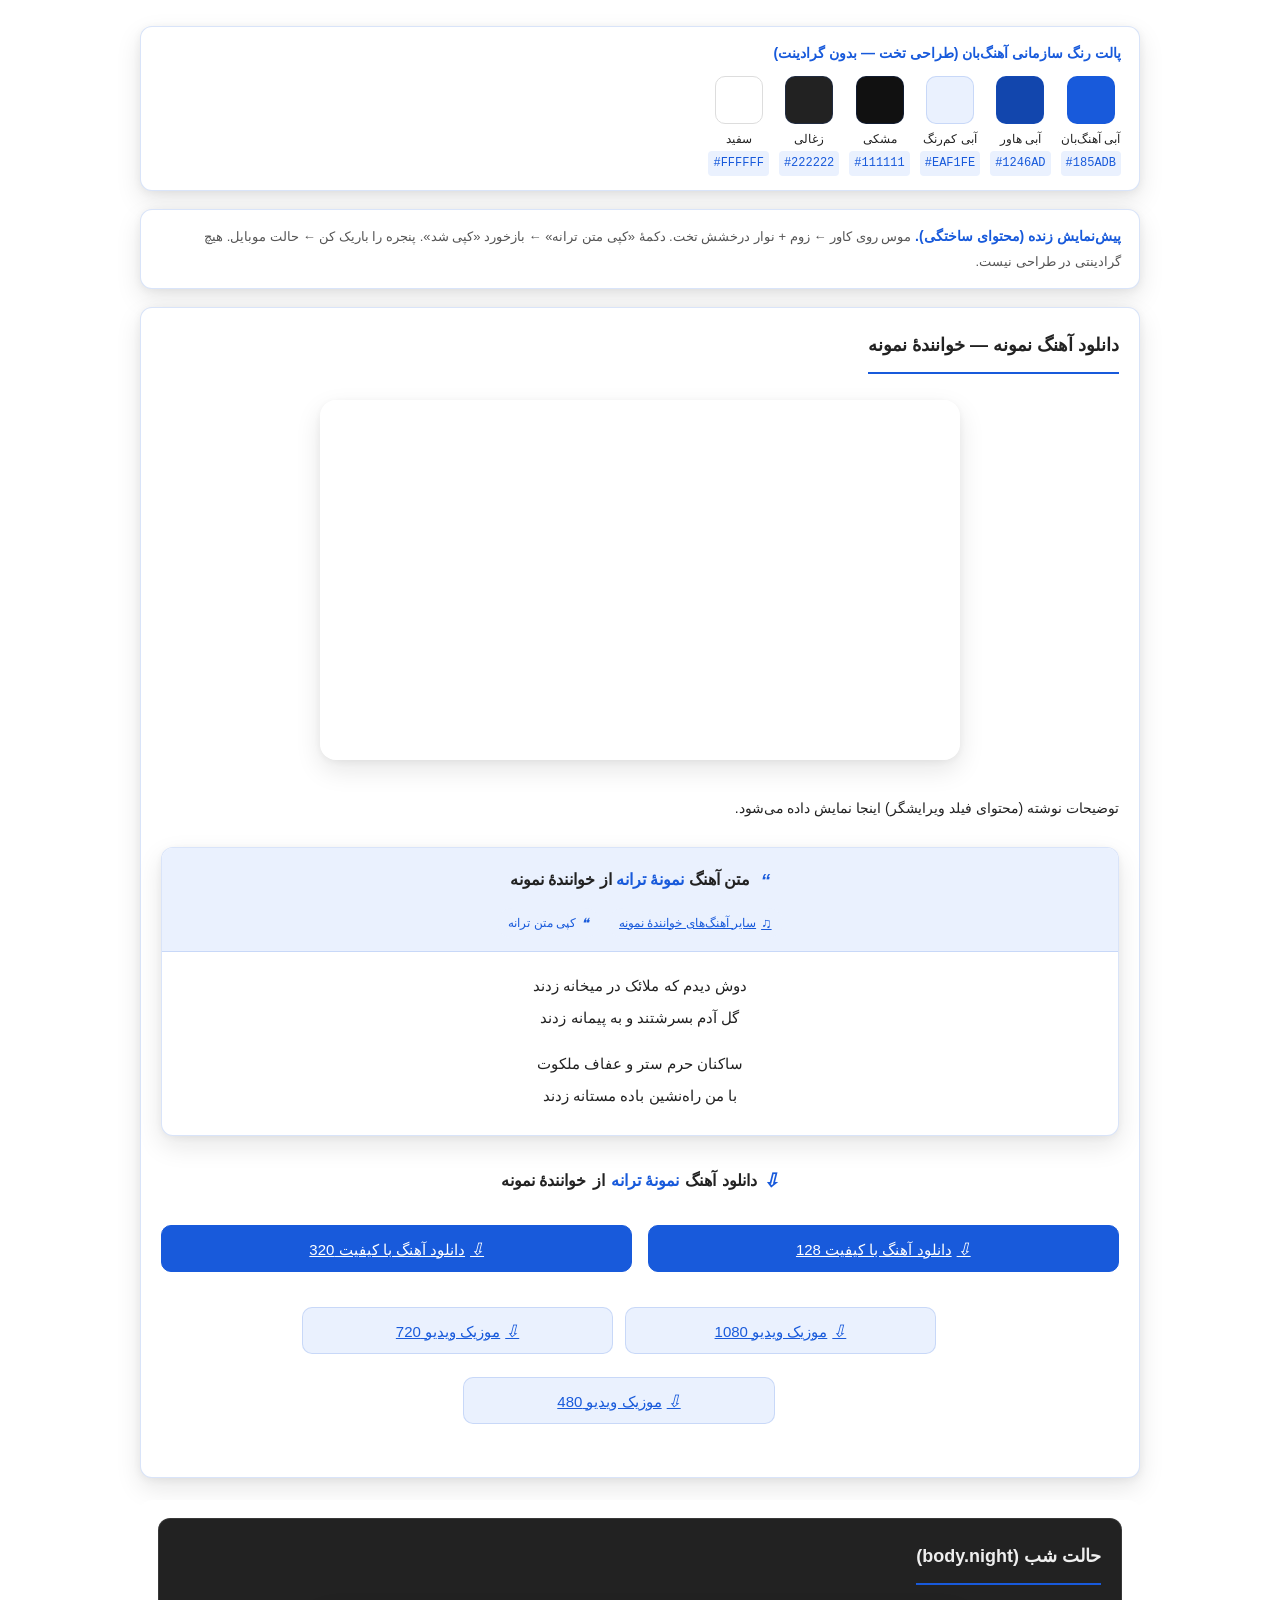
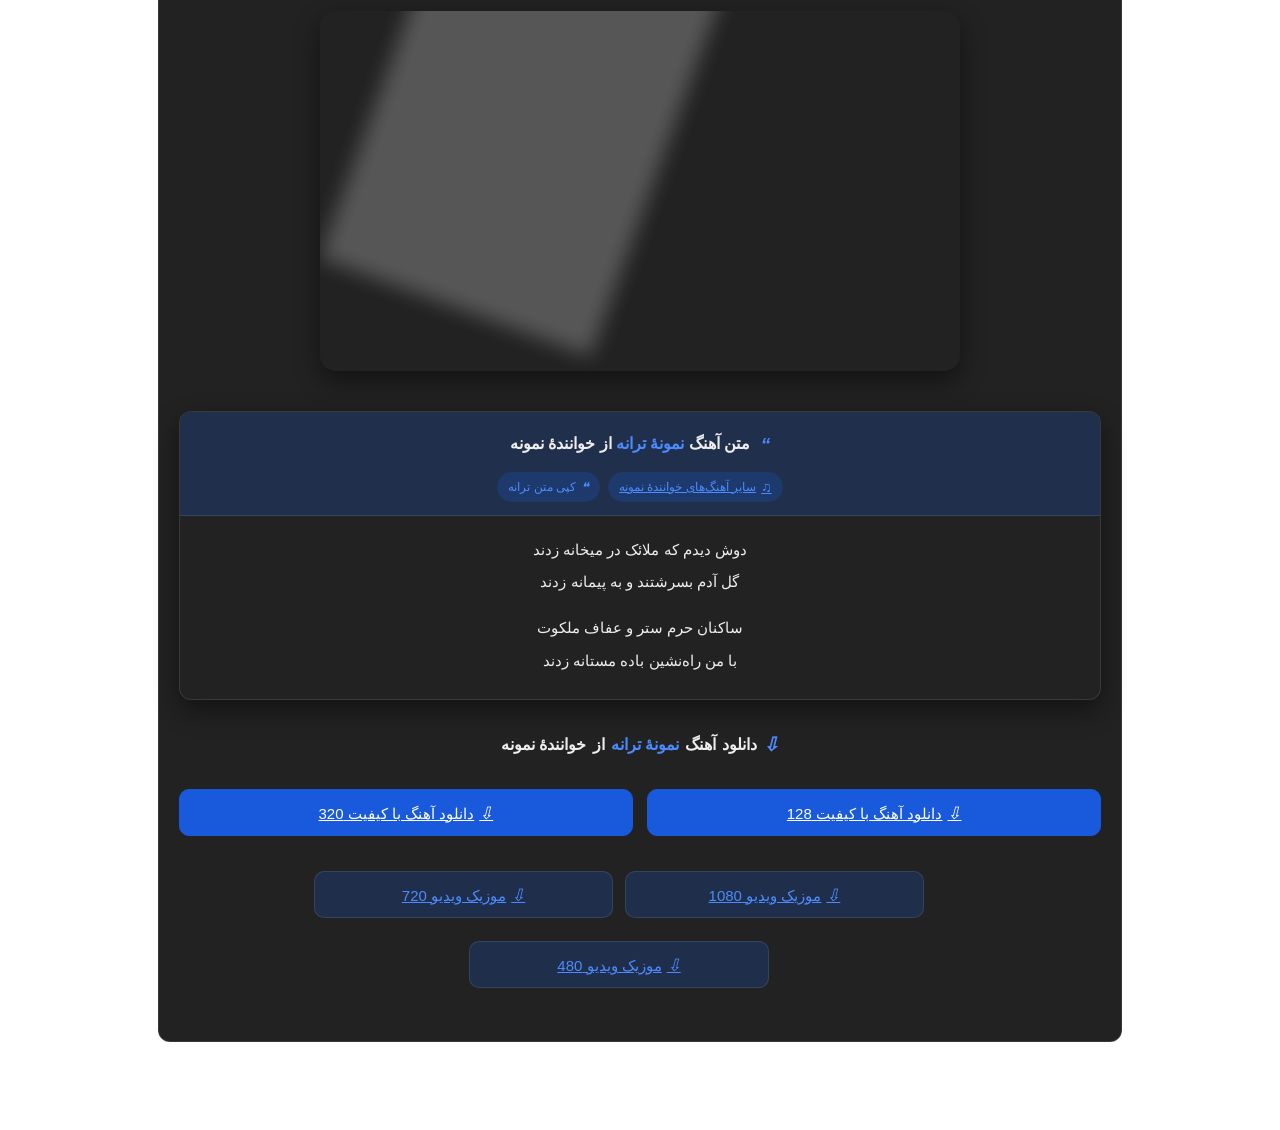
==== commit ed42d978: "fix(singer): repair the artist archive + white page background - page background back to plain white" ====
--- a/cover-post/preview/index.html
+++ b/cover-post/preview/index.html
@@ -15,7 +15,7 @@
 --ab-ink: #111111;
 --ab-charcoal: #222222;
 --ab-white: #FFFFFF;
---ab-page: #EAF1FE;
+--ab-page: #FFFFFF;
 --ab-surface: #FFFFFF;
 --ab-text: #222222;
 --ab-muted: #555555;
